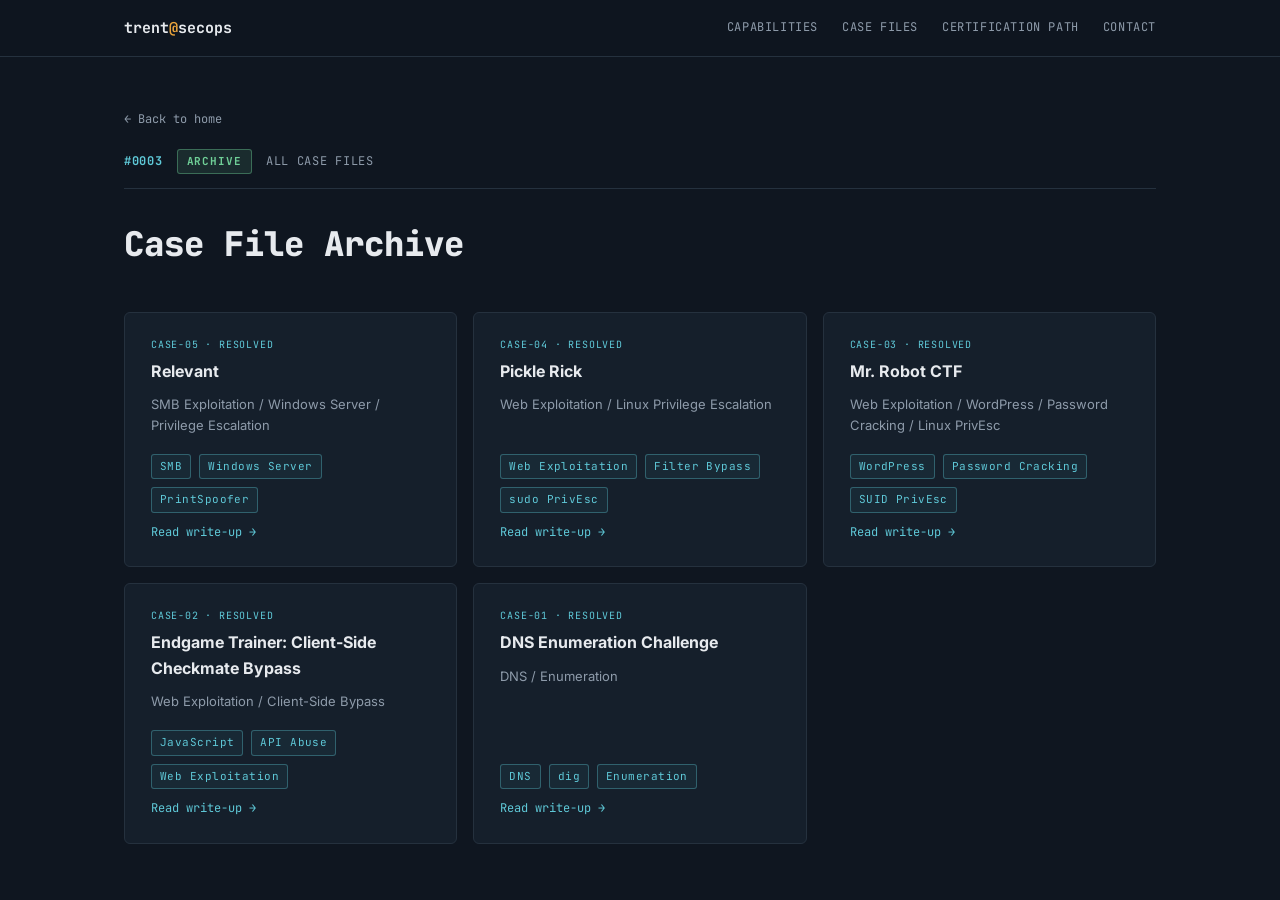
==== writeups/index.html @ b4318619 "Add files via upload" ====
<!DOCTYPE html>
<html lang="en">
<head>
<meta charset="UTF-8">
<meta name="viewport" content="width=device-width, initial-scale=1.0">
<title>All Case Files — Trent</title>
<link rel="preconnect" href="https://fonts.googleapis.com">
<link rel="preconnect" href="https://fonts.gstatic.com" crossorigin>
<link href="https://fonts.googleapis.com/css2?family=JetBrains+Mono:wght@400;500;700;800&family=Inter:wght@400;500;600&display=swap" rel="stylesheet">
<link rel="stylesheet" href="../assets/style.css">
</head>
<body>

<nav>
  <div class="wrap-wide">
    <div class="nav-brand">trent<span>@</span>secops</div>
    <ul class="nav-links">
      <li><a href="../index.html#capabilities">Capabilities</a></li>
      <li><a href="../index.html#cases">Case Files</a></li>
      <li><a href="../index.html#path">Certification Path</a></li>
      <li><a href="../index.html#contact">Contact</a></li>
    </ul>
  </div>
</nav>

<header class="writeup-header">
  <div class="wrap-wide">
    <a class="back-link" href="../index.html">&larr; Back to home</a>
    <div class="ticket-bar" style="margin-top:18px;">
      <span class="ticket-id">#0003</span>
      <span class="status-badge status-resolved">Archive</span>
      <span>All Case Files</span>
    </div>
    <h1>Case File Archive</h1>
  </div>
</header>

<section style="border-top:none; padding-top:0;">
  <div class="wrap-wide">
    <div class="case-grid">
      <a class="case" href="relevant.html">
        <div class="case-eyebrow">CASE-05 &middot; Resolved</div>
        <div class="case-top"><h3>Relevant</h3></div>
        <p>SMB Exploitation / Windows Server / Privilege Escalation</p>
        <div class="case-tags"><span class="tag">SMB</span>
        <span class="tag">Windows Server</span>
        <span class="tag">PrintSpoofer</span></div>
        <div class="case-cta">Read write-up &rarr;</div>
      </a>

      <a class="case" href="pickle-rick.html">
        <div class="case-eyebrow">CASE-04 &middot; Resolved</div>
        <div class="case-top"><h3>Pickle Rick</h3></div>
        <p>Web Exploitation / Linux Privilege Escalation</p>
        <div class="case-tags"><span class="tag">Web Exploitation</span>
        <span class="tag">Filter Bypass</span>
        <span class="tag">sudo PrivEsc</span></div>
        <div class="case-cta">Read write-up &rarr;</div>
      </a>

      <a class="case" href="mr-robot.html">
        <div class="case-eyebrow">CASE-03 &middot; Resolved</div>
        <div class="case-top"><h3>Mr. Robot CTF</h3></div>
        <p>Web Exploitation / WordPress / Password Cracking / Linux PrivEsc</p>
        <div class="case-tags"><span class="tag">WordPress</span>
        <span class="tag">Password Cracking</span>
        <span class="tag">SUID PrivEsc</span></div>
        <div class="case-cta">Read write-up &rarr;</div>
      </a>

      <a class="case" href="endgame-trainer.html">
        <div class="case-eyebrow">CASE-02 &middot; Resolved</div>
        <div class="case-top"><h3>Endgame Trainer: Client-Side Checkmate Bypass</h3></div>
        <p>Web Exploitation / Client-Side Bypass</p>
        <div class="case-tags"><span class="tag">JavaScript</span>
        <span class="tag">API Abuse</span>
        <span class="tag">Web Exploitation</span></div>
        <div class="case-cta">Read write-up &rarr;</div>
      </a>

      <a class="case" href="dns-enumeration.html">
        <div class="case-eyebrow">CASE-01 &middot; Resolved</div>
        <div class="case-top"><h3>DNS Enumeration Challenge</h3></div>
        <p>DNS / Enumeration</p>
        <div class="case-tags"><span class="tag">DNS</span>
        <span class="tag">dig</span>
        <span class="tag">Enumeration</span></div>
        <div class="case-cta">Read write-up &rarr;</div>
      </a>

    </div>
  </div>
</section>

</body>
</html>
---- assets/style.css ----
:root{
  --bg:#0F1620;
  --bg-elevated:#151F2B;
  --bg-panel:#182430;
  --text:#E7EAEE;
  --text-dim:#8E9BAA;
  --text-faint:#5C6773;
  --accent-amber:#E8A33D;
  --accent-cyan:#5FC9D8;
  --accent-red:#D9534F;
  --accent-green:#6FCF97;
  --border:#25313E;
  --mono:'JetBrains Mono', monospace;
  --sans:'Inter', sans-serif;
}

*{ box-sizing:border-box; margin:0; padding:0; }
html{ scroll-behavior:smooth; }
body{
  background:var(--bg);
  color:var(--text);
  font-family:var(--sans);
  line-height:1.6;
  -webkit-font-smoothing:antialiased;
}
a{ color:var(--accent-cyan); text-decoration:none; }
a:hover{ text-decoration:underline; }
a:focus-visible, button:focus-visible{ outline:2px solid var(--accent-amber); outline-offset:3px; }

.wrap{ max-width:920px; margin:0 auto; padding:0 24px; }
.wrap-wide{ max-width:1080px; margin:0 auto; padding:0 24px; }

/* ---------- Ticket header bar — signature element, reused everywhere ---------- */
.ticket-bar{
  display:flex; align-items:center; gap:14px; flex-wrap:wrap;
  font-family:var(--mono); font-size:12px; letter-spacing:0.06em; text-transform:uppercase;
  color:var(--text-dim);
  border-bottom:1px solid var(--border);
  padding-bottom:14px; margin-bottom:28px;
}
.ticket-id{ color:var(--accent-cyan); font-weight:700; }
.status-badge{
  padding:3px 9px; border-radius:3px; font-weight:700; font-size:11px; letter-spacing:0.08em;
}
.status-open{ background:rgba(232,163,61,0.14); color:var(--accent-amber); border:1px solid rgba(232,163,61,0.4); }
.status-progress{ background:rgba(95,201,216,0.12); color:var(--accent-cyan); border:1px solid rgba(95,201,216,0.4); }
.status-resolved{ background:rgba(111,207,151,0.12); color:var(--accent-green); border:1px solid rgba(111,207,151,0.4); }

/* ---------- Nav ---------- */
nav{
  position:sticky; top:0; z-index:50;
  background:rgba(15,22,32,0.92);
  backdrop-filter:blur(6px);
  border-bottom:1px solid var(--border);
}
nav .wrap, nav .wrap-wide{ display:flex; align-items:center; justify-content:space-between; padding:16px 24px; }
.nav-brand{ font-family:var(--mono); font-weight:700; font-size:15px; color:var(--text); }
.nav-brand span{ color:var(--accent-amber); }
.nav-links{ display:flex; gap:24px; list-style:none; font-family:var(--mono); font-size:12px; text-transform:uppercase; letter-spacing:0.05em; }
.nav-links a{ color:var(--text-dim); }
.nav-links a:hover{ color:var(--accent-cyan); text-decoration:none; }

/* ---------- Hero ---------- */
.hero{ padding:72px 0 56px; }
.hero-panel{
  background:var(--bg-elevated); border:1px solid var(--border); border-left:3px solid var(--accent-amber);
  border-radius:6px; padding:32px 36px;
}
.hero-meta{ display:flex; flex-wrap:wrap; gap:8px 22px; font-family:var(--mono); font-size:12px; color:var(--text-faint); margin-bottom:22px; }
.hero-meta strong{ color:var(--text-dim); }
.hero h1{ font-family:var(--mono); font-size:clamp(28px, 5vw, 42px); font-weight:800; letter-spacing:-0.01em; margin-bottom:10px; }
.hero .role{ color:var(--accent-cyan); font-family:var(--mono); font-size:15px; margin-bottom:18px; }
.hero p.summary{ max-width:60ch; color:var(--text-dim); font-size:16px; margin-bottom:24px; }
.hero-actions{ display:flex; gap:14px; flex-wrap:wrap; }

.btn{
  font-family:var(--mono); font-size:12px; text-transform:uppercase; letter-spacing:0.06em;
  padding:10px 18px; border-radius:4px; border:1px solid var(--border); color:var(--text);
  transition:border-color .15s ease, color .15s ease; display:inline-block; background:transparent; cursor:pointer;
}
.btn:hover{ border-color:var(--accent-amber); color:var(--accent-amber); text-decoration:none; }
.btn-primary{ background:var(--accent-amber); color:#1a1206; border-color:var(--accent-amber); font-weight:700; }
.btn-primary:hover{ background:#f0b355; color:#1a1206; border-color:#f0b355; }

/* ---------- Section shell ---------- */
section{ padding:56px 0; border-top:1px solid var(--border); }
.section-head{ margin-bottom:32px; display:flex; justify-content:space-between; align-items:flex-end; gap:20px; flex-wrap:wrap; }
.section-head h2{ font-family:var(--mono); font-size:22px; font-weight:700; }
.section-head p{ color:var(--text-dim); margin-top:6px; max-width:60ch; }

/* ---------- Capabilities grid ---------- */
.cap-grid{ display:grid; grid-template-columns:repeat(auto-fit, minmax(200px, 1fr)); gap:14px; }
.cap-card{ background:var(--bg-panel); border:1px solid var(--border); border-radius:6px; padding:16px 18px; }
.cap-card .field{ font-family:var(--mono); font-size:10px; color:var(--text-faint); text-transform:uppercase; letter-spacing:0.08em; margin-bottom:6px; }
.cap-card h3{ font-size:15px; font-weight:600; margin-bottom:6px; }
.cap-card p{ font-size:13px; color:var(--text-dim); }

/* ---------- Case files (as links to full writeup pages) ---------- */
.case-grid{ display:grid; grid-template-columns:repeat(auto-fit, minmax(260px, 1fr)); gap:16px; }
.case-grid.case-grid-row{ grid-template-columns:repeat(3, 1fr); }
.case{
  background:var(--bg-elevated); border:1px solid var(--border); border-radius:6px;
  padding:24px 26px; display:flex; flex-direction:column; height:100%;
  transition:border-color .15s ease, transform .15s ease;
}
.case:hover{ border-color:var(--accent-cyan); }
a.case{ color:inherit; text-decoration:none; }
.case-top{ display:flex; justify-content:space-between; align-items:flex-start; gap:12px; flex-wrap:wrap; margin-bottom:10px; }
.case-top h3{ font-size:16px; font-weight:700; }
.case-eyebrow{ font-family:var(--mono); font-size:10px; color:var(--accent-cyan); text-transform:uppercase; letter-spacing:0.08em; margin-bottom:6px; }
.case-tags{ display:flex; gap:8px; flex-wrap:wrap; margin:10px 0 4px; }
.tag{
  font-family:var(--mono); font-size:11px; letter-spacing:0.04em; color:var(--accent-cyan);
  border:1px solid rgba(95,201,216,0.35); background:rgba(95,201,216,0.06); padding:3px 8px; border-radius:3px;
}
.case p{ color:var(--text-dim); font-size:13px; margin-bottom:8px; flex-grow:1; }
.case-links{ display:flex; gap:18px; font-family:var(--mono); font-size:12px; margin-top:auto; }
.case-cta{ font-family:var(--mono); font-size:12px; color:var(--accent-cyan); margin-top:auto; padding-top:6px; }

.section-footer-action{ display:flex; justify-content:center; margin-top:28px; }

/* ---------- Timeline (certs/education) ---------- */
.timeline{ border-left:2px solid var(--border); padding-left:24px; }
.tl-item{ position:relative; padding-bottom:26px; }
.tl-item:last-child{ padding-bottom:0; }
.tl-item::before{ content:''; position:absolute; left:-30px; top:4px; width:10px; height:10px; border-radius:50%; background:var(--bg); border:2px solid var(--accent-amber); }
.tl-item.done::before{ border-color:var(--accent-green); background:var(--accent-green); }
.tl-item .tl-label{ font-family:var(--mono); font-size:11px; color:var(--text-faint); text-transform:uppercase; letter-spacing:0.06em; margin-bottom:4px; }
.tl-item h3{ font-size:15px; font-weight:600; margin-bottom:4px; }
.tl-item p{ color:var(--text-dim); font-size:13px; }

/* ---------- Contact / footer ---------- */
footer{ padding:48px 0 64px; border-top:1px solid var(--border); }
.contact-panel{ display:flex; justify-content:space-between; align-items:center; flex-wrap:wrap; gap:20px; }
.contact-links{ display:flex; gap:22px; flex-wrap:wrap; font-family:var(--mono); font-size:13px; }
footer .foot-note{ color:var(--text-faint); font-size:12px; font-family:var(--mono); margin-top:32px; }

/* ---------- Writeup pages ---------- */
.writeup-header{ padding:48px 0 32px; }
.writeup-meta-grid{ display:flex; flex-wrap:wrap; gap:8px 22px; font-family:var(--mono); font-size:12px; color:var(--text-faint); margin:18px 0; }
.writeup-meta-grid strong{ color:var(--text-dim); }
.writeup-header h1{ font-family:var(--mono); font-size:clamp(24px, 4.5vw, 34px); font-weight:800; margin-bottom:8px; }
.back-link{ font-family:var(--mono); font-size:12px; color:var(--text-dim); }
.back-link:hover{ color:var(--accent-cyan); }

.writeup-body{ padding-bottom:64px; max-width:760px; }
.writeup-body h2{
  font-family:var(--mono); font-size:19px; color:var(--accent-amber);
  margin:34px 0 14px; padding-bottom:8px; border-bottom:1px solid var(--border);
}
.writeup-body h2:first-child{ margin-top:0; }
.writeup-body h3{ font-family:var(--mono); font-size:15px; color:var(--accent-cyan); margin:22px 0 10px; }
.writeup-body p{ color:var(--text-dim); margin-bottom:14px; font-size:15px; }
.writeup-body ul, .writeup-body ol{ color:var(--text-dim); margin:0 0 14px 22px; font-size:15px; }
.writeup-body li{ margin-bottom:6px; }
.writeup-body li p{ margin-bottom:0; display:inline; }
.writeup-body strong{ color:var(--text); }
.writeup-body hr{ border:none; border-top:1px solid var(--border); margin:32px 0; }
.writeup-body blockquote{
  border-left:3px solid var(--accent-amber); padding:4px 16px; color:var(--text-dim);
  background:var(--bg-panel); border-radius:0 4px 4px 0; margin:0 0 14px;
}
.writeup-body code{
  font-family:var(--mono); font-size:13px; background:var(--bg-panel); color:var(--accent-cyan);
  padding:2px 6px; border-radius:3px;
}
.writeup-body pre{
  background:#0B1119; border:1px solid var(--border); border-radius:6px;
  padding:16px 18px; overflow-x:auto; margin-bottom:18px;
}
.writeup-body pre code{ background:none; padding:0; color:#D7DEE6; font-size:13px; line-height:1.55; }

@media (max-width:640px){
  .nav-links{ display:none; }
  .hero-panel{ padding:24px 20px; }
  .case-grid.case-grid-row{ grid-template-columns:1fr; }
}

@media (prefers-reduced-motion: reduce){ html{ scroll-behavior:auto; } }
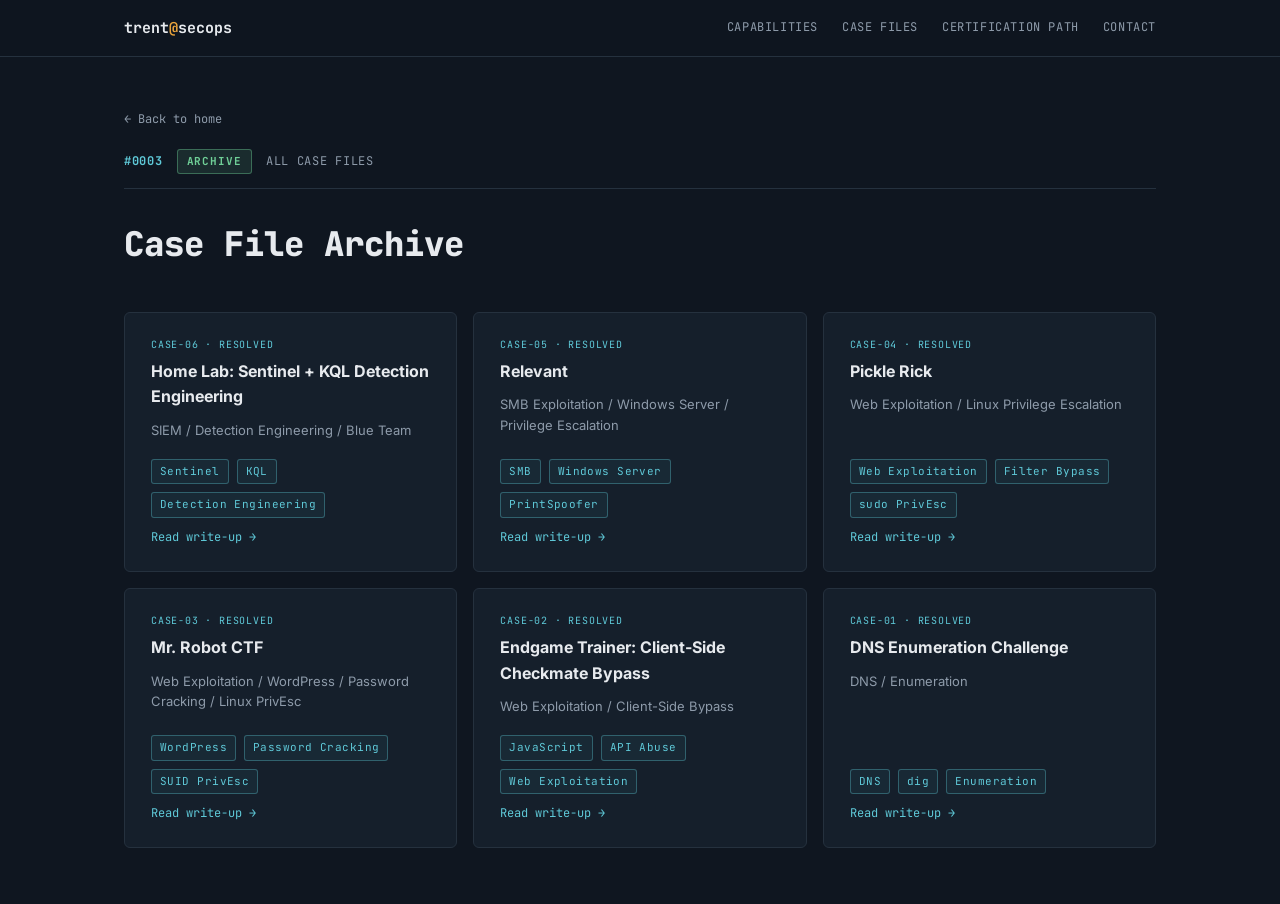
==== commit 726c6756: "Add files via upload" ====
--- a/writeups/index.html
+++ b/writeups/index.html
@@ -38,6 +38,16 @@
 <section style="border-top:none; padding-top:0;">
   <div class="wrap-wide">
     <div class="case-grid">
+      <a class="case" href="sentinel-kql-lab.html">
+        <div class="case-eyebrow">CASE-06 &middot; Resolved</div>
+        <div class="case-top"><h3>Home Lab: Sentinel + KQL Detection Engineering</h3></div>
+        <p>SIEM / Detection Engineering / Blue Team</p>
+        <div class="case-tags"><span class="tag">Sentinel</span>
+        <span class="tag">KQL</span>
+        <span class="tag">Detection Engineering</span></div>
+        <div class="case-cta">Read write-up &rarr;</div>
+      </a>
+
       <a class="case" href="relevant.html">
         <div class="case-eyebrow">CASE-05 &middot; Resolved</div>
         <div class="case-top"><h3>Relevant</h3></div>
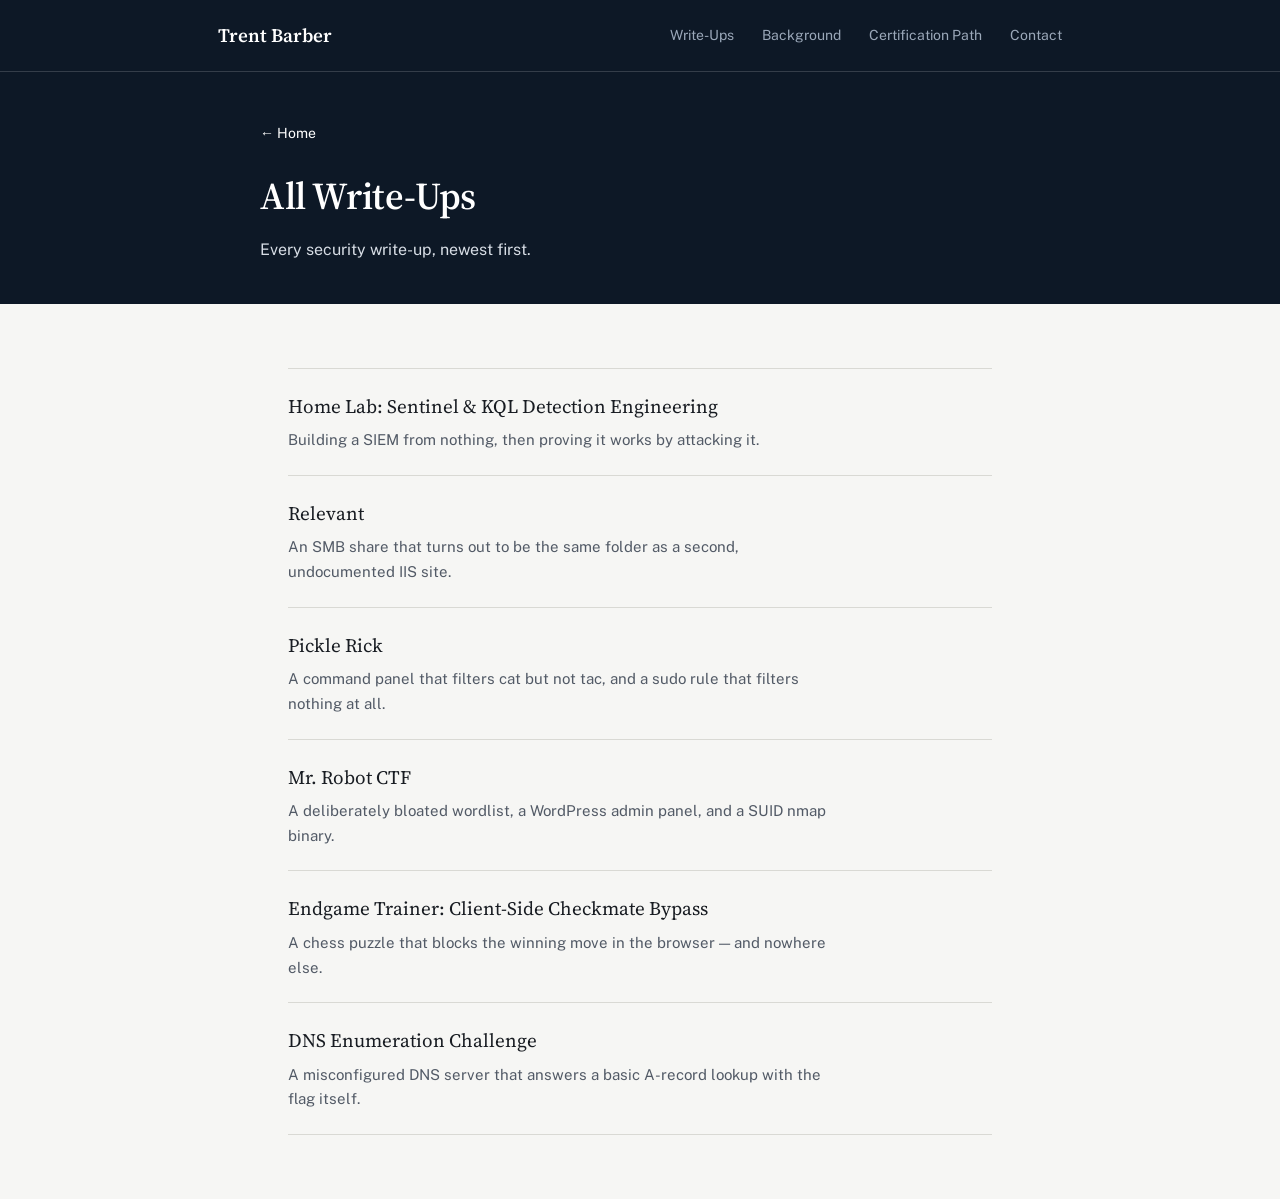
==== commit 4fdaa990: "Add files via upload" ====
--- a/writeups/index.html
+++ b/writeups/index.html
@@ -3,99 +3,64 @@
 <head>
 <meta charset="UTF-8">
 <meta name="viewport" content="width=device-width, initial-scale=1.0">
-<title>All Case Files — Trent</title>
+<title>All Write-Ups — Trent Barber</title>
 <link rel="preconnect" href="https://fonts.googleapis.com">
 <link rel="preconnect" href="https://fonts.gstatic.com" crossorigin>
-<link href="https://fonts.googleapis.com/css2?family=JetBrains+Mono:wght@400;500;700;800&family=Inter:wght@400;500;600&display=swap" rel="stylesheet">
+<link href="https://fonts.googleapis.com/css2?family=Source+Serif+4:opsz,wght@8..60,500;8..60,600;8..60,700&family=Public+Sans:wght@400;500;600&display=swap" rel="stylesheet">
 <link rel="stylesheet" href="../assets/style.css">
 </head>
 <body>
 
-<nav>
-  <div class="wrap-wide">
-    <div class="nav-brand">trent<span>@</span>secops</div>
-    <ul class="nav-links">
-      <li><a href="../index.html#capabilities">Capabilities</a></li>
-      <li><a href="../index.html#cases">Case Files</a></li>
-      <li><a href="../index.html#path">Certification Path</a></li>
-      <li><a href="../index.html#contact">Contact</a></li>
-    </ul>
-  </div>
-</nav>
-
-<header class="writeup-header">
-  <div class="wrap-wide">
-    <a class="back-link" href="../index.html">&larr; Back to home</a>
-    <div class="ticket-bar" style="margin-top:18px;">
-      <span class="ticket-id">#0003</span>
-      <span class="status-badge status-resolved">Archive</span>
-      <span>All Case Files</span>
+<header class="band-dark">
+  <nav>
+    <div class="container-wide">
+      <div class="wordmark">Trent Barber</div>
+      <ul class="nav-links">
+        <li><a href="../index.html#work">Write-Ups</a></li>
+        <li><a href="../index.html#background">Background</a></li>
+        <li><a href="../index.html#path">Certification Path</a></li>
+        <li><a href="../index.html#contact">Contact</a></li>
+      </ul>
     </div>
-    <h1>Case File Archive</h1>
+  </nav>
+  <div class="archive-hero container">
+    <a class="back-link" href="../index.html">&larr; Home</a>
+    <h1>All Write-Ups</h1>
+    <p>Every security write-up, newest first.</p>
   </div>
 </header>
 
-<section style="border-top:none; padding-top:0;">
-  <div class="wrap-wide">
-    <div class="case-grid">
-      <a class="case" href="sentinel-kql-lab.html">
-        <div class="case-eyebrow">CASE-06 &middot; Resolved</div>
-        <div class="case-top"><h3>Home Lab: Sentinel + KQL Detection Engineering</h3></div>
-        <p>SIEM / Detection Engineering / Blue Team</p>
-        <div class="case-tags"><span class="tag">Sentinel</span>
-        <span class="tag">KQL</span>
-        <span class="tag">Detection Engineering</span></div>
-        <div class="case-cta">Read write-up &rarr;</div>
+<section class="section-light" style="border-top:none;">
+  <div class="container">
+    <div class="work-list">
+      <a class="work-row" href="sentinel-kql-lab.html">
+        <div class="work-title">Home Lab: Sentinel & KQL Detection Engineering</div>
+        <div class="work-desc">Building a SIEM from nothing, then proving it works by attacking it.</div>
       </a>
 
-      <a class="case" href="relevant.html">
-        <div class="case-eyebrow">CASE-05 &middot; Resolved</div>
-        <div class="case-top"><h3>Relevant</h3></div>
-        <p>SMB Exploitation / Windows Server / Privilege Escalation</p>
-        <div class="case-tags"><span class="tag">SMB</span>
-        <span class="tag">Windows Server</span>
-        <span class="tag">PrintSpoofer</span></div>
-        <div class="case-cta">Read write-up &rarr;</div>
+      <a class="work-row" href="relevant.html">
+        <div class="work-title">Relevant</div>
+        <div class="work-desc">An SMB share that turns out to be the same folder as a second, undocumented IIS site.</div>
       </a>
 
-      <a class="case" href="pickle-rick.html">
-        <div class="case-eyebrow">CASE-04 &middot; Resolved</div>
-        <div class="case-top"><h3>Pickle Rick</h3></div>
-        <p>Web Exploitation / Linux Privilege Escalation</p>
-        <div class="case-tags"><span class="tag">Web Exploitation</span>
-        <span class="tag">Filter Bypass</span>
-        <span class="tag">sudo PrivEsc</span></div>
-        <div class="case-cta">Read write-up &rarr;</div>
+      <a class="work-row" href="pickle-rick.html">
+        <div class="work-title">Pickle Rick</div>
+        <div class="work-desc">A command panel that filters cat but not tac, and a sudo rule that filters nothing at all.</div>
       </a>
 
-      <a class="case" href="mr-robot.html">
-        <div class="case-eyebrow">CASE-03 &middot; Resolved</div>
-        <div class="case-top"><h3>Mr. Robot CTF</h3></div>
-        <p>Web Exploitation / WordPress / Password Cracking / Linux PrivEsc</p>
-        <div class="case-tags"><span class="tag">WordPress</span>
-        <span class="tag">Password Cracking</span>
-        <span class="tag">SUID PrivEsc</span></div>
-        <div class="case-cta">Read write-up &rarr;</div>
+      <a class="work-row" href="mr-robot.html">
+        <div class="work-title">Mr. Robot CTF</div>
+        <div class="work-desc">A deliberately bloated wordlist, a WordPress admin panel, and a SUID nmap binary.</div>
       </a>
 
-      <a class="case" href="endgame-trainer.html">
-        <div class="case-eyebrow">CASE-02 &middot; Resolved</div>
-        <div class="case-top"><h3>Endgame Trainer: Client-Side Checkmate Bypass</h3></div>
-        <p>Web Exploitation / Client-Side Bypass</p>
-        <div class="case-tags"><span class="tag">JavaScript</span>
-        <span class="tag">API Abuse</span>
-        <span class="tag">Web Exploitation</span></div>
-        <div class="case-cta">Read write-up &rarr;</div>
+      <a class="work-row" href="endgame-trainer.html">
+        <div class="work-title">Endgame Trainer: Client-Side Checkmate Bypass</div>
+        <div class="work-desc">A chess puzzle that blocks the winning move in the browser — and nowhere else.</div>
       </a>
 
-      <a class="case" href="dns-enumeration.html">
-        <div class="case-eyebrow">CASE-01 &middot; Resolved</div>
-        <div class="case-top"><h3>DNS Enumeration Challenge</h3></div>
-        <p>DNS / Enumeration</p>
-        <div class="case-tags"><span class="tag">DNS</span>
-        <span class="tag">dig</span>
-        <span class="tag">Enumeration</span></div>
-        <div class="case-cta">Read write-up &rarr;</div>
+      <a class="work-row" href="dns-enumeration.html">
+        <div class="work-title">DNS Enumeration Challenge</div>
+        <div class="work-desc">A misconfigured DNS server that answers a basic A-record lookup with the flag itself.</div>
       </a>
 
     </div>
--- a/assets/style.css
+++ b/assets/style.css
@@ -1,179 +1,158 @@
+/* ============================================================
+   Design system v2 — editorial / private-bank register.
+   Deep navy + brushed steel, serif display, sans body.
+   No monospace UI chrome, no colored status pills, no card-shadow kit.
+   ============================================================ */
+
 :root{
-  --bg:#0F1620;
-  --bg-elevated:#151F2B;
-  --bg-panel:#182430;
-  --text:#E7EAEE;
-  --text-dim:#8E9BAA;
-  --text-faint:#5C6773;
-  --accent-amber:#E8A33D;
-  --accent-cyan:#5FC9D8;
-  --accent-red:#D9534F;
-  --accent-green:#6FCF97;
-  --border:#25313E;
-  --mono:'JetBrains Mono', monospace;
-  --sans:'Inter', sans-serif;
+  --navy-950:#0D1826;
+  --navy-800:#16263D;
+  --navy-700:#1F3350;
+  --steel-500:#66748A;
+  --steel-300:#9BA8B9;
+  --silver-200:#D7DDE5;
+  --paper:#F6F6F4;
+  --ink:#181C22;
+  --ink-soft:#525A66;
+  --hairline:#D9D9D4;
+  --hairline-dark:rgba(255,255,255,0.16);
+  --white:#FFFFFF;
+
+  --serif:'Source Serif 4', Georgia, serif;
+  --sans:'Public Sans', -apple-system, Helvetica, Arial, sans-serif;
 }
 
 *{ box-sizing:border-box; margin:0; padding:0; }
 html{ scroll-behavior:smooth; }
 body{
-  background:var(--bg);
-  color:var(--text);
+  background:var(--paper);
+  color:var(--ink);
   font-family:var(--sans);
-  line-height:1.6;
+  font-size:16px;
+  line-height:1.65;
   -webkit-font-smoothing:antialiased;
 }
-a{ color:var(--accent-cyan); text-decoration:none; }
-a:hover{ text-decoration:underline; }
-a:focus-visible, button:focus-visible{ outline:2px solid var(--accent-amber); outline-offset:3px; }
+a{ color:inherit; text-decoration:none; }
+a:focus-visible, button:focus-visible{ outline:2px solid var(--steel-500); outline-offset:3px; }
 
-.wrap{ max-width:920px; margin:0 auto; padding:0 24px; }
-.wrap-wide{ max-width:1080px; margin:0 auto; padding:0 24px; }
+.container{ max-width:760px; margin:0 auto; padding:0 28px; }
+.container-wide{ max-width:900px; margin:0 auto; padding:0 28px; }
 
-/* ---------- Ticket header bar — signature element, reused everywhere ---------- */
-.ticket-bar{
-  display:flex; align-items:center; gap:14px; flex-wrap:wrap;
-  font-family:var(--mono); font-size:12px; letter-spacing:0.06em; text-transform:uppercase;
-  color:var(--text-dim);
-  border-bottom:1px solid var(--border);
-  padding-bottom:14px; margin-bottom:28px;
+h1,h2,h3{ font-family:var(--serif); font-weight:600; letter-spacing:-0.01em; }
+
+/* ---------- Dark band (header/hero and footer — the bookend device) ---------- */
+.band-dark{ background:var(--navy-950); color:var(--silver-200); }
+.band-dark a{ color:var(--white); }
+
+nav{ border-bottom:1px solid var(--hairline-dark); }
+nav .container-wide{
+  display:flex; align-items:center; justify-content:space-between;
+  padding:20px 28px;
 }
-.ticket-id{ color:var(--accent-cyan); font-weight:700; }
-.status-badge{
-  padding:3px 9px; border-radius:3px; font-weight:700; font-size:11px; letter-spacing:0.08em;
-}
-.status-open{ background:rgba(232,163,61,0.14); color:var(--accent-amber); border:1px solid rgba(232,163,61,0.4); }
-.status-progress{ background:rgba(95,201,216,0.12); color:var(--accent-cyan); border:1px solid rgba(95,201,216,0.4); }
-.status-resolved{ background:rgba(111,207,151,0.12); color:var(--accent-green); border:1px solid rgba(111,207,151,0.4); }
-
-/* ---------- Nav ---------- */
-nav{
-  position:sticky; top:0; z-index:50;
-  background:rgba(15,22,32,0.92);
-  backdrop-filter:blur(6px);
-  border-bottom:1px solid var(--border);
-}
-nav .wrap, nav .wrap-wide{ display:flex; align-items:center; justify-content:space-between; padding:16px 24px; }
-.nav-brand{ font-family:var(--mono); font-weight:700; font-size:15px; color:var(--text); }
-.nav-brand span{ color:var(--accent-amber); }
-.nav-links{ display:flex; gap:24px; list-style:none; font-family:var(--mono); font-size:12px; text-transform:uppercase; letter-spacing:0.05em; }
-.nav-links a{ color:var(--text-dim); }
-.nav-links a:hover{ color:var(--accent-cyan); text-decoration:none; }
+.wordmark{ font-family:var(--serif); font-size:19px; color:var(--white); font-weight:600; }
+.nav-links{ display:flex; gap:28px; list-style:none; font-size:14px; }
+.nav-links a{ color:var(--steel-300); transition:color .15s ease; }
+.nav-links a:hover{ color:var(--white); }
 
 /* ---------- Hero ---------- */
-.hero{ padding:72px 0 56px; }
-.hero-panel{
-  background:var(--bg-elevated); border:1px solid var(--border); border-left:3px solid var(--accent-amber);
-  border-radius:6px; padding:32px 36px;
-}
-.hero-meta{ display:flex; flex-wrap:wrap; gap:8px 22px; font-family:var(--mono); font-size:12px; color:var(--text-faint); margin-bottom:22px; }
-.hero-meta strong{ color:var(--text-dim); }
-.hero h1{ font-family:var(--mono); font-size:clamp(28px, 5vw, 42px); font-weight:800; letter-spacing:-0.01em; margin-bottom:10px; }
-.hero .role{ color:var(--accent-cyan); font-family:var(--mono); font-size:15px; margin-bottom:18px; }
-.hero p.summary{ max-width:60ch; color:var(--text-dim); font-size:16px; margin-bottom:24px; }
-.hero-actions{ display:flex; gap:14px; flex-wrap:wrap; }
+.hero{ padding:76px 0 84px; }
+.hero .eyebrow-role{ font-size:15px; color:var(--steel-300); margin-bottom:18px; }
+.hero h1{ font-size:clamp(36px, 6vw, 52px); color:var(--white); line-height:1.12; margin-bottom:22px; max-width:14ch; }
+.hero p.bio{ max-width:56ch; font-size:17px; color:var(--silver-200); margin-bottom:36px; }
+.hero-rule{ border:none; border-top:1px solid var(--hairline-dark); max-width:120px; margin-bottom:32px; }
+.hero-actions{ display:flex; gap:16px; flex-wrap:wrap; align-items:center; }
 
 .btn{
-  font-family:var(--mono); font-size:12px; text-transform:uppercase; letter-spacing:0.06em;
-  padding:10px 18px; border-radius:4px; border:1px solid var(--border); color:var(--text);
-  transition:border-color .15s ease, color .15s ease; display:inline-block; background:transparent; cursor:pointer;
+  display:inline-block; font-family:var(--sans); font-size:14.5px; font-weight:600;
+  padding:12px 22px; border-radius:2px; border:1px solid var(--white);
+  color:var(--white); background:transparent; transition:background .15s ease, color .15s ease;
 }
-.btn:hover{ border-color:var(--accent-amber); color:var(--accent-amber); text-decoration:none; }
-.btn-primary{ background:var(--accent-amber); color:#1a1206; border-color:var(--accent-amber); font-weight:700; }
-.btn-primary:hover{ background:#f0b355; color:#1a1206; border-color:#f0b355; }
+.btn:hover{ background:var(--white); color:var(--navy-950); }
+.btn-solid{ background:var(--white); color:var(--navy-950); }
+.btn-solid:hover{ background:transparent; color:var(--white); }
+.text-link{
+  font-size:14.5px; color:var(--steel-300); border-bottom:1px solid var(--steel-500);
+  padding-bottom:2px; transition:color .15s ease, border-color .15s ease;
+}
+.text-link:hover{ color:var(--white); border-color:var(--white); }
 
-/* ---------- Section shell ---------- */
-section{ padding:56px 0; border-top:1px solid var(--border); }
-.section-head{ margin-bottom:32px; display:flex; justify-content:space-between; align-items:flex-end; gap:20px; flex-wrap:wrap; }
-.section-head h2{ font-family:var(--mono); font-size:22px; font-weight:700; }
-.section-head p{ color:var(--text-dim); margin-top:6px; max-width:60ch; }
+.section-light .text-link{ color:var(--ink-soft); border-bottom-color:var(--hairline); }
+.section-light .text-link:hover{ color:var(--ink); border-color:var(--ink); }
 
-/* ---------- Capabilities grid ---------- */
-.cap-grid{ display:grid; grid-template-columns:repeat(auto-fit, minmax(200px, 1fr)); gap:14px; }
-.cap-card{ background:var(--bg-panel); border:1px solid var(--border); border-radius:6px; padding:16px 18px; }
-.cap-card .field{ font-family:var(--mono); font-size:10px; color:var(--text-faint); text-transform:uppercase; letter-spacing:0.08em; margin-bottom:6px; }
-.cap-card h3{ font-size:15px; font-weight:600; margin-bottom:6px; }
-.cap-card p{ font-size:13px; color:var(--text-dim); }
+/* ---------- Section shell (light) ---------- */
+section.section-light{ padding:64px 0; border-top:1px solid var(--hairline); }
+.section-head{ margin-bottom:36px; }
+.section-head h2{ font-size:28px; color:var(--ink); margin-bottom:10px; }
+.section-head p{ color:var(--ink-soft); max-width:56ch; font-size:15.5px; }
 
-/* ---------- Case files (as links to full writeup pages) ---------- */
-.case-grid{ display:grid; grid-template-columns:repeat(auto-fit, minmax(260px, 1fr)); gap:16px; }
-.case-grid.case-grid-row{ grid-template-columns:repeat(3, 1fr); }
-.case{
-  background:var(--bg-elevated); border:1px solid var(--border); border-radius:6px;
-  padding:24px 26px; display:flex; flex-direction:column; height:100%;
-  transition:border-color .15s ease, transform .15s ease;
-}
-.case:hover{ border-color:var(--accent-cyan); }
-a.case{ color:inherit; text-decoration:none; }
-.case-top{ display:flex; justify-content:space-between; align-items:flex-start; gap:12px; flex-wrap:wrap; margin-bottom:10px; }
-.case-top h3{ font-size:16px; font-weight:700; }
-.case-eyebrow{ font-family:var(--mono); font-size:10px; color:var(--accent-cyan); text-transform:uppercase; letter-spacing:0.08em; margin-bottom:6px; }
-.case-tags{ display:flex; gap:8px; flex-wrap:wrap; margin:10px 0 4px; }
-.tag{
-  font-family:var(--mono); font-size:11px; letter-spacing:0.04em; color:var(--accent-cyan);
-  border:1px solid rgba(95,201,216,0.35); background:rgba(95,201,216,0.06); padding:3px 8px; border-radius:3px;
-}
-.case p{ color:var(--text-dim); font-size:13px; margin-bottom:8px; flex-grow:1; }
-.case-links{ display:flex; gap:18px; font-family:var(--mono); font-size:12px; margin-top:auto; }
-.case-cta{ font-family:var(--mono); font-size:12px; color:var(--accent-cyan); margin-top:auto; padding-top:6px; }
+/* ---------- Write-ups list (editorial rows, not cards) ---------- */
+.work-list{ border-top:1px solid var(--hairline); }
+.work-row{ display:block; padding:22px 0; border-bottom:1px solid var(--hairline); transition:padding-left .15s ease; }
+.work-row:hover{ padding-left:6px; }
+.work-row .work-title{ font-family:var(--serif); font-size:19px; color:var(--ink); margin-bottom:6px; }
+.work-row:hover .work-title{ text-decoration:underline; text-underline-offset:3px; }
+.work-row .work-desc{ color:var(--ink-soft); font-size:15px; max-width:62ch; }
+.section-footer-action{ margin-top:26px; }
 
-.section-footer-action{ display:flex; justify-content:center; margin-top:28px; }
+/* ---------- Technical background: two-column definition rows ---------- */
+.def-list{ border-top:1px solid var(--hairline); }
+.def-row{ display:grid; grid-template-columns:220px 1fr; gap:24px; padding:18px 0; border-bottom:1px solid var(--hairline); }
+.def-row dt{ font-weight:600; font-size:15px; color:var(--ink); }
+.def-row dd{ color:var(--ink-soft); font-size:15px; }
 
-/* ---------- Timeline (certs/education) ---------- */
-.timeline{ border-left:2px solid var(--border); padding-left:24px; }
-.tl-item{ position:relative; padding-bottom:26px; }
+/* ---------- Certification timeline ---------- */
+.timeline{ border-left:1px solid var(--hairline); margin-left:4px; }
+.tl-item{ position:relative; padding:0 0 30px 28px; }
 .tl-item:last-child{ padding-bottom:0; }
-.tl-item::before{ content:''; position:absolute; left:-30px; top:4px; width:10px; height:10px; border-radius:50%; background:var(--bg); border:2px solid var(--accent-amber); }
-.tl-item.done::before{ border-color:var(--accent-green); background:var(--accent-green); }
-.tl-item .tl-label{ font-family:var(--mono); font-size:11px; color:var(--text-faint); text-transform:uppercase; letter-spacing:0.06em; margin-bottom:4px; }
-.tl-item h3{ font-size:15px; font-weight:600; margin-bottom:4px; }
-.tl-item p{ color:var(--text-dim); font-size:13px; }
+.tl-item::before{ content:''; position:absolute; left:-5px; top:5px; width:9px; height:9px; background:var(--paper); border:1px solid var(--steel-500); }
+.tl-item.done::before{ background:var(--navy-800); border-color:var(--navy-800); }
+.tl-row{ display:flex; justify-content:space-between; align-items:baseline; gap:16px; flex-wrap:wrap; }
+.tl-item h3{ font-size:17px; color:var(--ink); }
+.tl-item .tl-status{ font-size:13.5px; color:var(--ink-soft); font-style:italic; white-space:nowrap; }
+.tl-item p{ color:var(--ink-soft); font-size:14.5px; margin-top:4px; }
 
-/* ---------- Contact / footer ---------- */
-footer{ padding:48px 0 64px; border-top:1px solid var(--border); }
-.contact-panel{ display:flex; justify-content:space-between; align-items:center; flex-wrap:wrap; gap:20px; }
-.contact-links{ display:flex; gap:22px; flex-wrap:wrap; font-family:var(--mono); font-size:13px; }
-footer .foot-note{ color:var(--text-faint); font-size:12px; font-family:var(--mono); margin-top:32px; }
-
-/* ---------- Writeup pages ---------- */
-.writeup-header{ padding:48px 0 32px; }
-.writeup-meta-grid{ display:flex; flex-wrap:wrap; gap:8px 22px; font-family:var(--mono); font-size:12px; color:var(--text-faint); margin:18px 0; }
-.writeup-meta-grid strong{ color:var(--text-dim); }
-.writeup-header h1{ font-family:var(--mono); font-size:clamp(24px, 4.5vw, 34px); font-weight:800; margin-bottom:8px; }
-.back-link{ font-family:var(--mono); font-size:12px; color:var(--text-dim); }
-.back-link:hover{ color:var(--accent-cyan); }
-
-.writeup-body{ padding-bottom:64px; max-width:760px; }
-.writeup-body h2{
-  font-family:var(--mono); font-size:19px; color:var(--accent-amber);
-  margin:34px 0 14px; padding-bottom:8px; border-bottom:1px solid var(--border);
-}
-.writeup-body h2:first-child{ margin-top:0; }
-.writeup-body h3{ font-family:var(--mono); font-size:15px; color:var(--accent-cyan); margin:22px 0 10px; }
-.writeup-body p{ color:var(--text-dim); margin-bottom:14px; font-size:15px; }
-.writeup-body ul, .writeup-body ol{ color:var(--text-dim); margin:0 0 14px 22px; font-size:15px; }
-.writeup-body li{ margin-bottom:6px; }
-.writeup-body li p{ margin-bottom:0; display:inline; }
-.writeup-body strong{ color:var(--text); }
-.writeup-body hr{ border:none; border-top:1px solid var(--border); margin:32px 0; }
-.writeup-body blockquote{
-  border-left:3px solid var(--accent-amber); padding:4px 16px; color:var(--text-dim);
-  background:var(--bg-panel); border-radius:0 4px 4px 0; margin:0 0 14px;
-}
-.writeup-body code{
-  font-family:var(--mono); font-size:13px; background:var(--bg-panel); color:var(--accent-cyan);
-  padding:2px 6px; border-radius:3px;
-}
-.writeup-body pre{
-  background:#0B1119; border:1px solid var(--border); border-radius:6px;
-  padding:16px 18px; overflow-x:auto; margin-bottom:18px;
-}
-.writeup-body pre code{ background:none; padding:0; color:#D7DEE6; font-size:13px; line-height:1.55; }
+/* ---------- Footer (dark band) ---------- */
+footer.band-dark{ padding:60px 0 40px; }
+.footer-head h2{ color:var(--white); font-size:26px; margin-bottom:14px; }
+.footer-head p{ color:var(--silver-200); max-width:50ch; margin-bottom:28px; font-size:15.5px; }
+.footer-links{ display:flex; gap:28px; flex-wrap:wrap; margin-bottom:40px; }
+.footer-links a{ font-size:15px; color:var(--white); border-bottom:1px solid var(--hairline-dark); padding-bottom:2px; }
+.footer-links a:hover{ border-color:var(--white); }
+.footer-fine{ color:var(--steel-500); font-size:13px; }
 
 @media (max-width:640px){
   .nav-links{ display:none; }
-  .hero-panel{ padding:24px 20px; }
-  .case-grid.case-grid-row{ grid-template-columns:1fr; }
+  .def-row{ grid-template-columns:1fr; gap:4px; }
 }
 
-@media (prefers-reduced-motion: reduce){ html{ scroll-behavior:auto; } }
+/* ============================================================
+   Write-up pages
+   ============================================================ */
+.writeup-hero{ padding:44px 0 40px; }
+.back-link{ font-size:14px; color:var(--steel-300); }
+.back-link:hover{ color:var(--white); }
+.writeup-hero h1{ font-size:clamp(26px, 4.5vw, 36px); color:var(--white); margin:20px 0 12px; max-width:20ch; }
+.writeup-hero p.dek{ color:var(--silver-200); font-size:16px; max-width:60ch; }
+.writeup-hero .meta-line{ color:var(--steel-300); font-size:14px; margin-top:14px; }
+
+.writeup-body{ padding:56px 0 64px; max-width:700px; }
+.writeup-body h2{ font-size:21px; color:var(--navy-800); margin:36px 0 14px; padding-bottom:10px; border-bottom:1px solid var(--hairline); }
+.writeup-body h2:first-child{ margin-top:0; }
+.writeup-body h3{ font-size:16px; color:var(--ink); margin:22px 0 10px; }
+.writeup-body p{ color:var(--ink-soft); margin-bottom:14px; font-size:15.5px; }
+.writeup-body ul, .writeup-body ol{ color:var(--ink-soft); margin:0 0 14px 22px; font-size:15.5px; }
+.writeup-body li{ margin-bottom:6px; }
+.writeup-body li p{ margin-bottom:0; display:inline; }
+.writeup-body strong{ color:var(--ink); }
+.writeup-body hr{ border:none; border-top:1px solid var(--hairline); margin:32px 0; }
+.writeup-body blockquote{ border-left:2px solid var(--steel-500); padding:2px 18px; color:var(--ink-soft); margin:0 0 14px; font-style:italic; }
+.writeup-body code{ font-family:ui-monospace, "SF Mono", Menlo, monospace; font-size:13px; background:#EEEEEA; color:var(--navy-800); padding:2px 5px; border-radius:2px; }
+.writeup-body pre{ background:var(--navy-950); border-radius:3px; padding:18px 20px; overflow-x:auto; margin-bottom:20px; }
+.writeup-body pre code{ background:none; padding:0; color:#DCE3EA; font-size:13px; line-height:1.6; }
+.writeup-body img{ max-width:100%; display:block; border:1px solid var(--hairline); margin:6px 0 20px; }
+.writeup-footer{ padding:30px 0 60px; border-top:1px solid var(--hairline); }
+
+/* ---------- Archive (all write-ups) ---------- */
+.archive-hero{ padding:48px 0 40px; }
+.archive-hero h1{ color:var(--white); font-size:clamp(28px,4.5vw,38px); margin:18px 0 10px; }
+.archive-hero p{ color:var(--silver-200); max-width:56ch; }
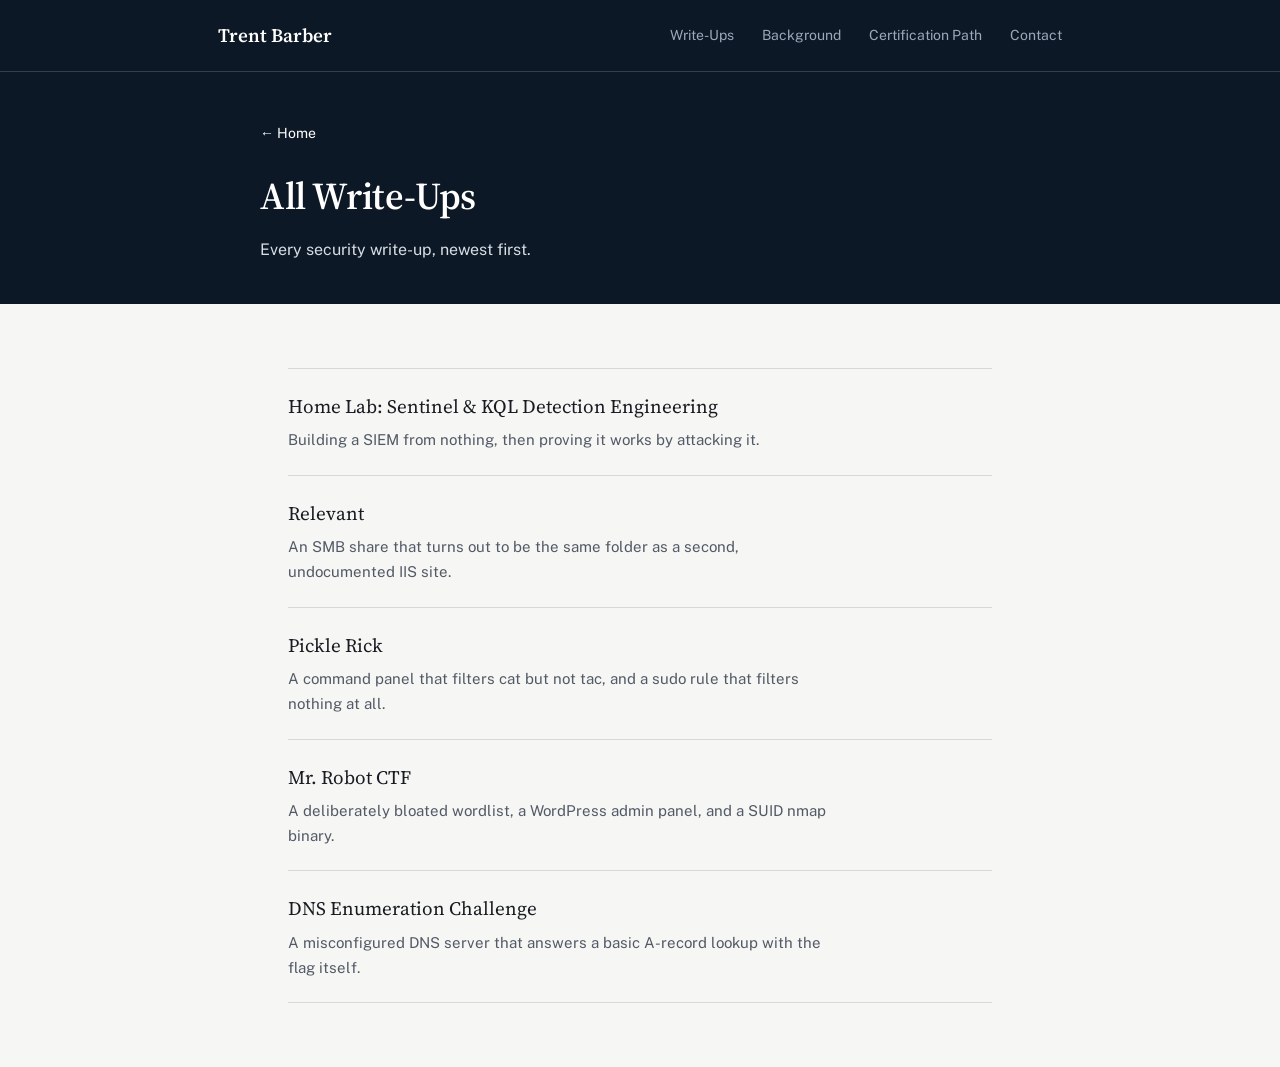
==== commit 9ef47fe9: "Update index.html" ====
--- a/writeups/index.html
+++ b/writeups/index.html
@@ -8,13 +8,15 @@
 <link rel="preconnect" href="https://fonts.gstatic.com" crossorigin>
 <link href="https://fonts.googleapis.com/css2?family=Source+Serif+4:opsz,wght@8..60,500;8..60,600;8..60,700&family=Public+Sans:wght@400;500;600&display=swap" rel="stylesheet">
 <link rel="stylesheet" href="../assets/style.css">
+<link rel="icon" type="image/png" sizes="32x32" href="../assets/favicon-32x32.png">
+<link rel="icon" type="image/png" sizes="16x16" href="../assets/favicon-16x16.png">
 </head>
 <body>
 
 <header class="band-dark">
   <nav>
     <div class="container-wide">
-      <div class="wordmark">Trent Barber</div>
+      <a class="wordmark" href="../index.html">Trent Barber</a>
       <ul class="nav-links">
         <li><a href="../index.html#work">Write-Ups</a></li>
         <li><a href="../index.html#background">Background</a></li>
@@ -53,11 +55,6 @@
         <div class="work-desc">A deliberately bloated wordlist, a WordPress admin panel, and a SUID nmap binary.</div>
       </a>
 
-      <a class="work-row" href="endgame-trainer.html">
-        <div class="work-title">Endgame Trainer: Client-Side Checkmate Bypass</div>
-        <div class="work-desc">A chess puzzle that blocks the winning move in the browser — and nowhere else.</div>
-      </a>
-
       <a class="work-row" href="dns-enumeration.html">
         <div class="work-title">DNS Enumeration Challenge</div>
         <div class="work-desc">A misconfigured DNS server that answers a basic A-record lookup with the flag itself.</div>
